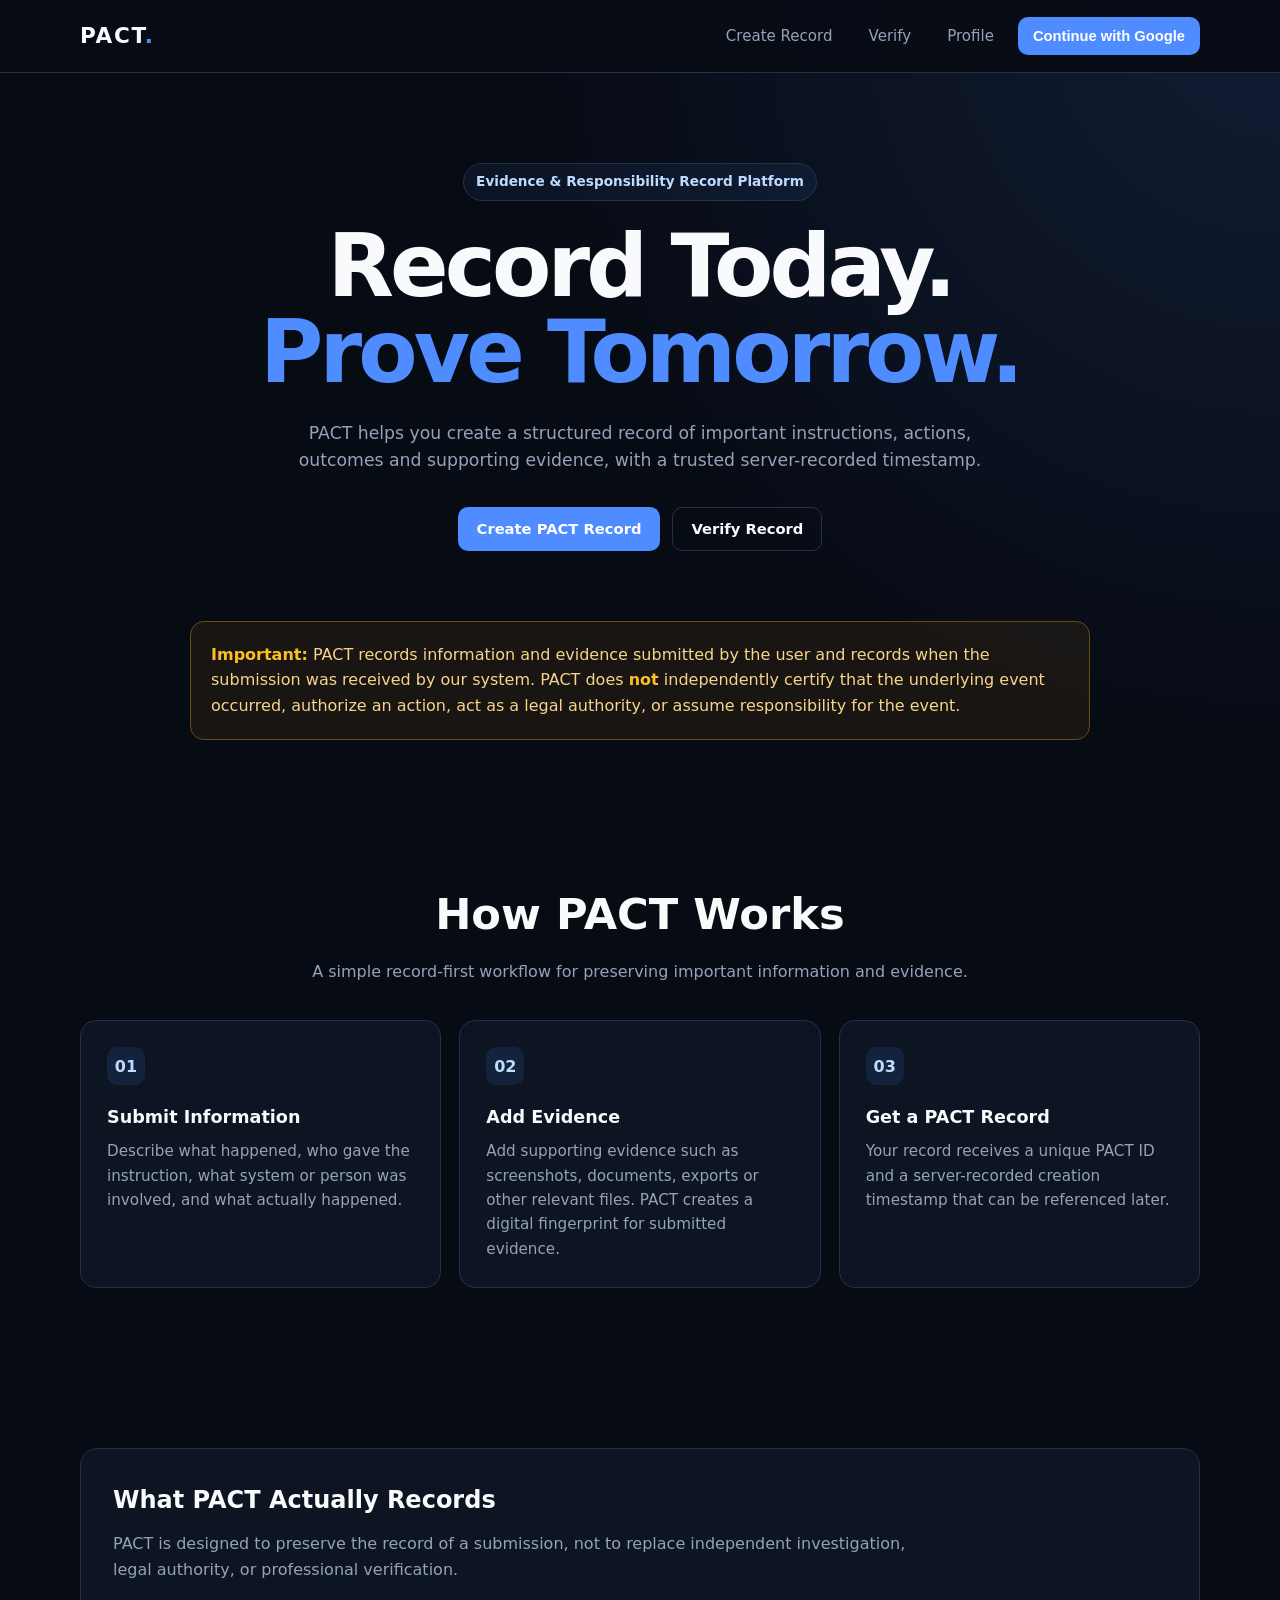
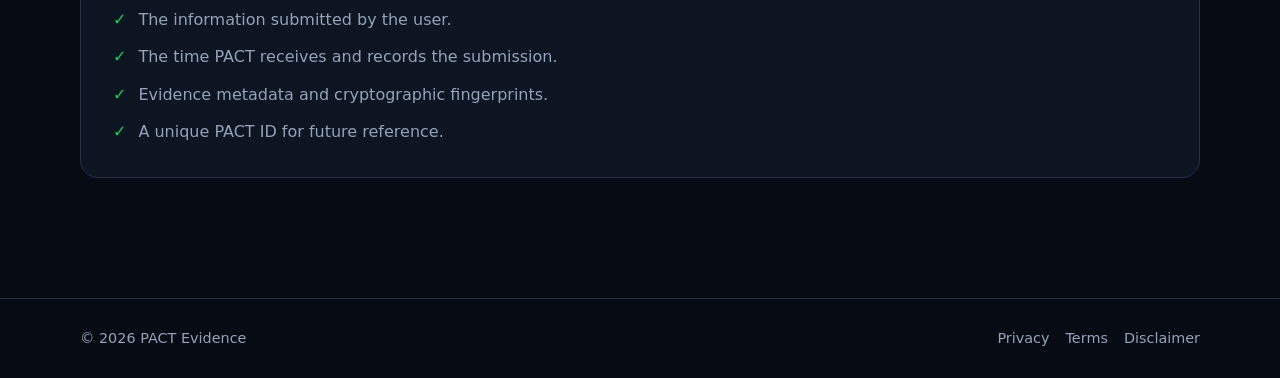
==== index.html @ b4abaf64 "Create index.html" ====
<!DOCTYPE html>
<html lang="en">
<head>
  <meta charset="UTF-8" />
  <meta name="viewport" content="width=device-width, initial-scale=1.0" />
  <meta name="description" content="PACT — Record important instructions, actions and supporting evidence with a trusted server timestamp." />
  <meta name="theme-color" content="#0b1220" />
  <title>PACT — Record Today. Prove Tomorrow.</title>

  <style>
    * {
      box-sizing: border-box;
      margin: 0;
      padding: 0;
    }

    :root {
      --bg: #070b14;
      --surface: #0d1422;
      --surface-2: #111a2b;
      --border: #243149;
      --text: #f8fafc;
      --muted: #94a3b8;
      --accent: #4f8cff;
      --accent-hover: #3b7bf0;
      --success: #22c55e;
      --warning: #f59e0b;
    }

    body {
      min-height: 100vh;
      font-family: Inter, ui-sans-serif, system-ui, -apple-system, BlinkMacSystemFont, "Segoe UI", sans-serif;
      background: radial-gradient(circle at top right, rgba(79, 140, 255, 0.14), transparent 32%), var(--bg);
      color: var(--text);
      line-height: 1.6;
    }

    a {
      color: inherit;
      text-decoration: none;
    }

    .container {
      width: min(1120px, calc(100% - 32px));
      margin: 0 auto;
    }

    /* Navigation */
    .nav {
      border-bottom: 1px solid var(--border);
      background: rgba(7, 11, 20, 0.92);
    }

    .nav-inner {
      min-height: 72px;
      display: flex;
      align-items: center;
      justify-content: space-between;
      gap: 20px;
    }

    .brand {
      font-size: 1.35rem;
      font-weight: 800;
      letter-spacing: 0.08em;
    }

    .brand span {
      color: var(--accent);
    }

    .nav-links {
      display: flex;
      align-items: center;
      gap: 12px;
      flex-wrap: wrap;
    }

    .nav-links a {
      color: var(--muted);
      padding: 9px 12px;
      border-radius: 9px;
      font-size: 0.94rem;
    }

    .nav-links a:hover {
      color: var(--text);
      background: var(--surface-2);
    }

    /* Buttons */
    .btn {
      display: inline-flex;
      align-items: center;
      justify-content: center;
      min-height: 44px;
      padding: 0 18px;
      border-radius: 10px;
      border: 1px solid transparent;
      font-weight: 700;
      font-size: 0.92rem;
      cursor: pointer;
      transition: background 0.2s ease, transform 0.2s ease;
    }

    .btn:hover {
      transform: translateY(-1px);
    }

    .btn-primary {
      background: var(--accent);
      color: white;
    }

    .btn-primary:hover {
      background: var(--accent-hover);
    }

    .btn-secondary {
      background: transparent;
      border-color: var(--border);
      color: var(--text);
    }

    .btn-secondary:hover {
      background: var(--surface-2);
    }

    /* Hero */
    .hero {
      padding: 90px 0 70px;
      text-align: center;
    }

    .eyebrow {
      display: inline-flex;
      align-items: center;
      gap: 8px;
      padding: 7px 12px;
      border: 1px solid var(--border);
      border-radius: 999px;
      color: #bfdbfe;
      background: rgba(79, 140, 255, 0.08);
      font-size: 0.85rem;
      font-weight: 700;
      margin-bottom: 22px;
    }

    .hero h1 {
      max-width: 850px;
      margin: 0 auto;
      font-size: clamp(2.5rem, 7vw, 5.4rem);
      line-height: 1;
      letter-spacing: -0.045em;
    }

    .hero h1 span {
      color: var(--accent);
    }

    .hero p {
      max-width: 700px;
      margin: 24px auto 0;
      color: var(--muted);
      font-size: 1.08rem;
    }

    .hero-actions {
      margin-top: 32px;
      display: flex;
      justify-content: center;
      gap: 12px;
      flex-wrap: wrap;
    }

    /* Notice */
    .notice {
      max-width: 900px;
      margin: 0 auto 70px;
      padding: 20px;
      border: 1px solid #694b13;
      border-radius: 14px;
      background: rgba(245, 158, 11, 0.07);
      color: #f8d48a;
    }

    .notice strong {
      color: #fbbf24;
    }

    /* Sections */
    .section {
      padding: 70px 0;
    }

    .section-heading {
      text-align: center;
      max-width: 700px;
      margin: 0 auto 36px;
    }

    .section-heading h2 {
      font-size: clamp(1.8rem, 4vw, 2.7rem);
      margin-bottom: 10px;
    }

    .section-heading p {
      color: var(--muted);
    }

    /* Cards */
    .grid {
      display: grid;
      gap: 18px;
    }

    .grid-3 {
      grid-template-columns: repeat(3, 1fr);
    }

    .card {
      padding: 26px;
      border: 1px solid var(--border);
      border-radius: 16px;
      background: var(--surface);
    }

    .card-number {
      width: 38px;
      height: 38px;
      display: grid;
      place-items: center;
      border-radius: 10px;
      background: rgba(79, 140, 255, 0.12);
      color: #bfdbfe;
      font-weight: 800;
      margin-bottom: 18px;
    }

    .card h3 {
      margin-bottom: 8px;
      font-size: 1.1rem;
    }

    .card p {
      color: var(--muted);
      font-size: 0.95rem;
    }

    /* Trust */
    .trust {
      margin-top: 20px;
      border: 1px solid var(--border);
      border-radius: 18px;
      background: var(--surface);
      padding: 32px;
    }

    .trust h2 {
      margin-bottom: 12px;
    }

    .trust p {
      color: var(--muted);
      max-width: 800px;
    }

    .trust-list {
      margin-top: 24px;
      display: grid;
      gap: 12px;
    }

    .trust-item {
      display: flex;
      gap: 12px;
      align-items: flex-start;
    }

    .trust-item b {
      color: var(--success);
    }

    .trust-item span {
      color: var(--muted);
    }

    /* Footer */
    footer {
      margin-top: 50px;
      border-top: 1px solid var(--border);
      padding: 28px 0;
      color: var(--muted);
      font-size: 0.9rem;
    }

    .footer-inner {
      display: flex;
      justify-content: space-between;
      gap: 20px;
      flex-wrap: wrap;
    }

    .footer-links {
      display: flex;
      gap: 16px;
      flex-wrap: wrap;
    }

    .footer-links a:hover {
      color: var(--text);
    }

    /* Mobile */
    @media (max-width: 760px) {
      .nav-inner {
        padding: 12px 0;
        align-items: flex-start;
        flex-direction: column;
      }

      .nav-links {
        width: 100%;
        justify-content: space-between;
      }

      .hero {
        padding: 65px 0 45px;
      }

      .grid-3 {
        grid-template-columns: 1fr;
      }

      .section {
        padding: 50px 0;
      }

      .trust {
        padding: 24px;
      }
    }
  </style>
</head>

<body>

  <!-- Navigation -->
  <header class="nav">
    <div class="container nav-inner">

      <a href="index.html" class="brand">
        PACT<span>.</span>
      </a>

      <nav class="nav-links" aria-label="Main navigation">
        <a href="create.html">Create Record</a>
        <a href="verify.html">Verify</a>
        <a href="profile.html">Profile</a>
        <!-- Google Login Button -->
        <button id="loginBtn" class="btn btn-primary" style="padding: 0 14px; min-height: 38px;">
          Continue with Google
        </button>
      </nav>

    </div>
  </header>

  <main>

    <!-- Hero -->
    <section class="hero">
      <div class="container">

        <div class="eyebrow">
          Evidence &amp; Responsibility Record Platform
        </div>

        <h1>
          Record Today.<br />
          <span>Prove Tomorrow.</span>
        </h1>

        <p>
          PACT helps you create a structured record of important
          instructions, actions, outcomes and supporting evidence,
          with a trusted server-recorded timestamp.
        </p>

        <div class="hero-actions">
          <a href="create.html" class="btn btn-primary">
            Create PACT Record
          </a>

          <a href="verify.html" class="btn btn-secondary">
            Verify Record
          </a>
        </div>

      </div>
    </section>

    <!-- Important Notice -->
    <div class="container">
      <div class="notice">
        <strong>Important:</strong>
        PACT records information and evidence submitted by the user
        and records when the submission was received by our system.
        PACT does <strong>not</strong> independently certify that the
        underlying event occurred, authorize an action, act as a legal
        authority, or assume responsibility for the event.
      </div>
    </div>

    <!-- How It Works -->
    <section class="section">
      <div class="container">
        <div class="section-heading">
          <h2>How PACT Works</h2>
          <p>
            A simple record-first workflow for preserving important
            information and evidence.
          </p>
        </div>

        <div class="grid grid-3">
          <article class="card">
            <div class="card-number">01</div>
            <h3>Submit Information</h3>
            <p>
              Describe what happened, who gave the instruction,
              what system or person was involved, and what actually
              happened.
            </p>
          </article>

          <article class="card">
            <div class="card-number">02</div>
            <h3>Add Evidence</h3>
            <p>
              Add supporting evidence such as screenshots, documents,
              exports or other relevant files. PACT creates a digital
              fingerprint for submitted evidence.
            </p>
          </article>

          <article class="card">
            <div class="card-number">03</div>
            <h3>Get a PACT Record</h3>
            <p>
              Your record receives a unique PACT ID and a server-recorded
              creation timestamp that can be referenced later.
            </p>
          </article>
        </div>
      </div>
    </section>

    <!-- Trust / Responsibility -->
    <section class="section">
      <div class="container">
        <div class="trust">
          <h2>What PACT Actually Records</h2>
          <p>
            PACT is designed to preserve the record of a submission,
            not to replace independent investigation, legal authority,
            or professional verification.
          </p>

          <div class="trust-list">
            <div class="trust-item">
              <b>✓</b>
              <span>The information submitted by the user.</span>
            </div>
            <div class="trust-item">
              <b>✓</b>
              <span>The time PACT receives and records the submission.</span>
            </div>
            <div class="trust-item">
              <b>✓</b>
              <span>Evidence metadata and cryptographic fingerprints.</span>
            </div>
            <div class="trust-item">
              <b>✓</b>
              <span>A unique PACT ID for future reference.</span>
            </div>
          </div>
        </div>
      </div>
    </section>

  </main>

  <!-- Footer -->
  <footer>
    <div class="container footer-inner">
      <div>
        © 2026 PACT Evidence
      </div>

      <div class="footer-links">
        <a href="privacy.html">Privacy</a>
        <a href="terms.html">Terms</a>
        <a href="disclaimer.html">Disclaimer</a>
      </div>
    </div>
  </footer>

  <!-- JavaScript module connected properly -->
  <script type="module" src="app.js"></script>
</body>
</html>
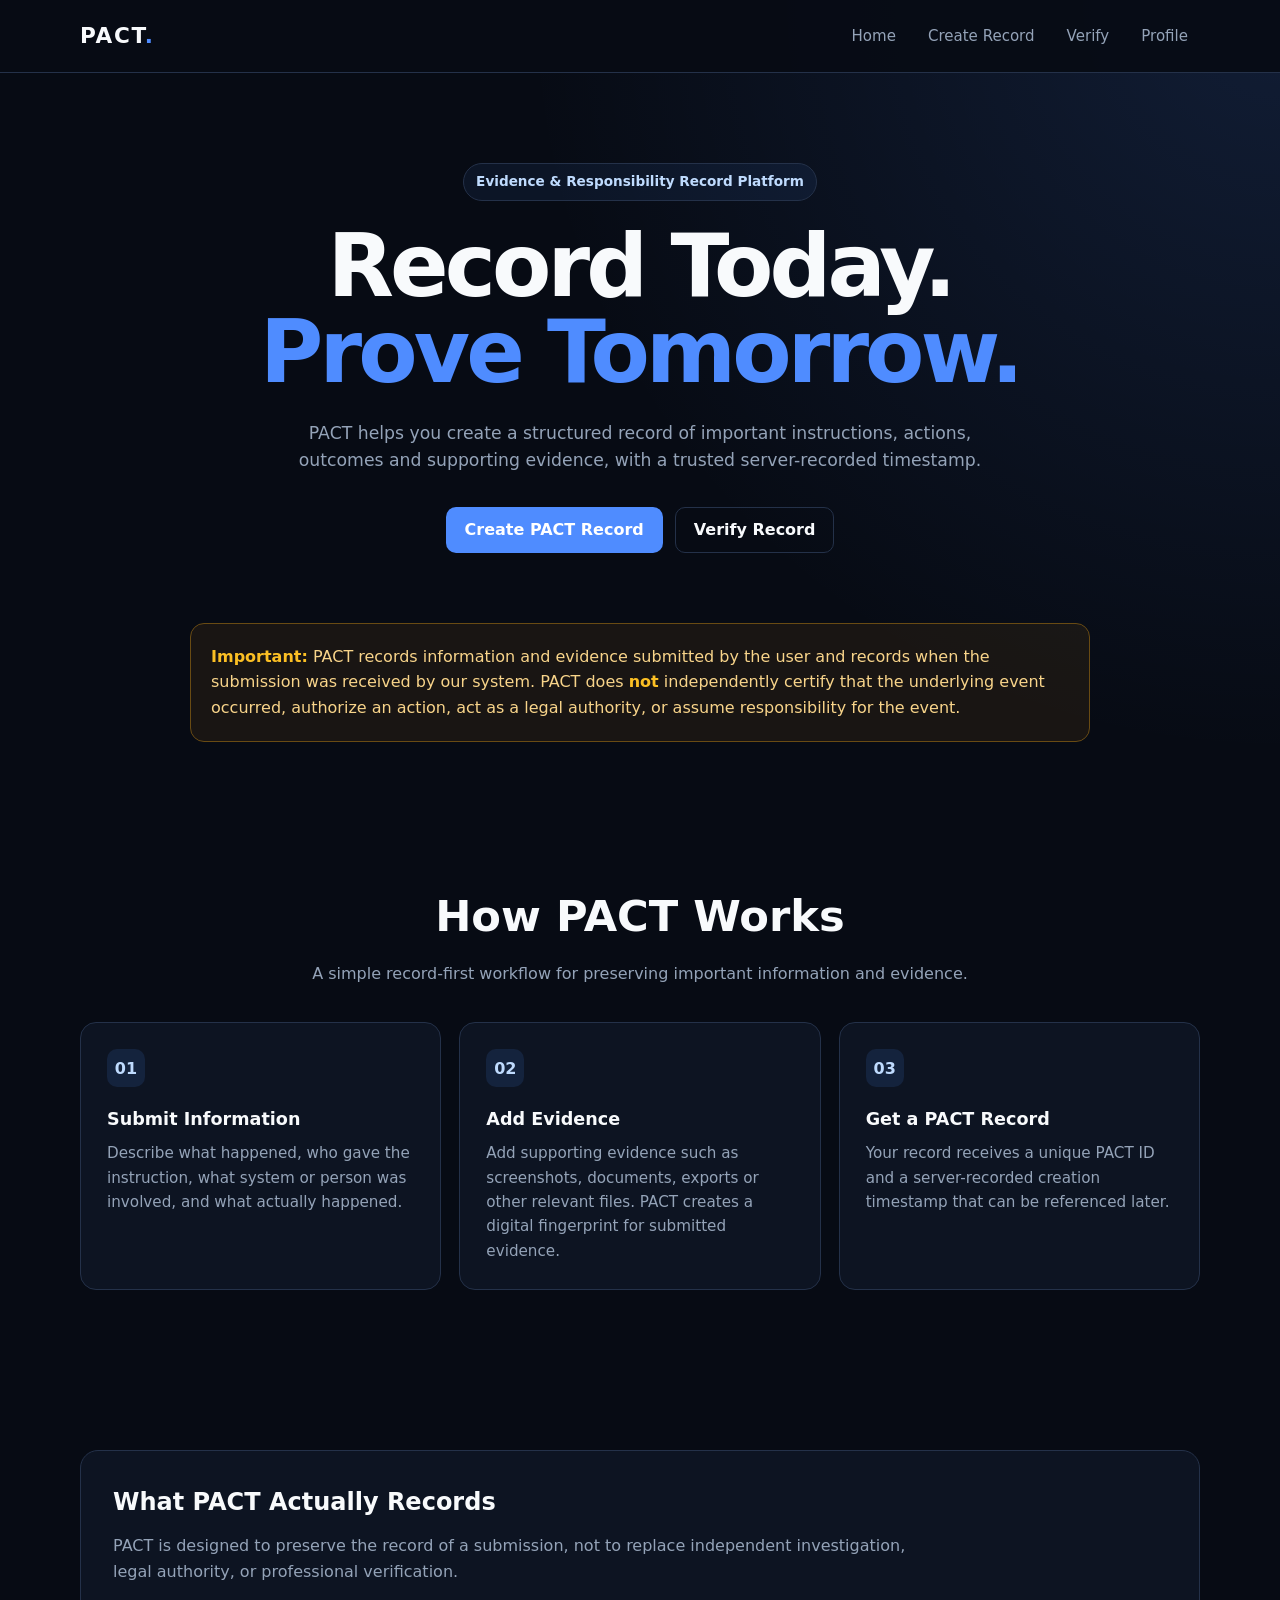
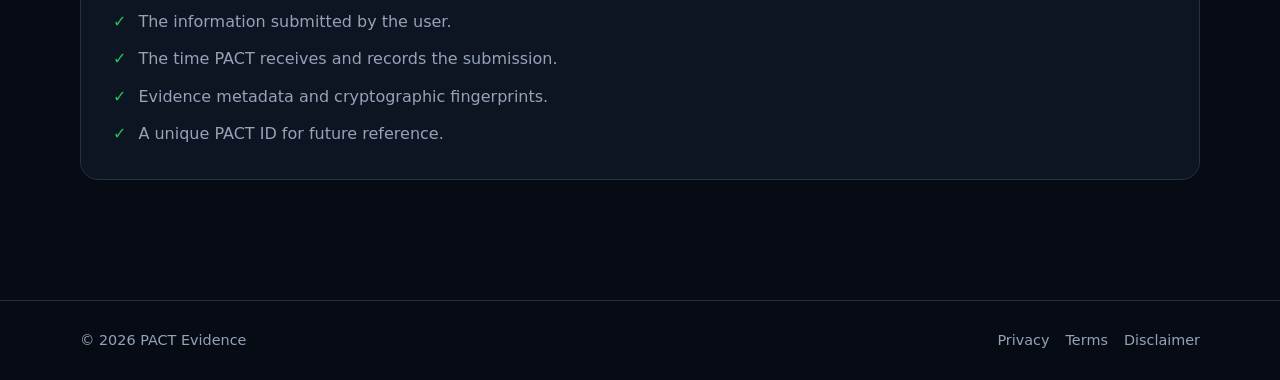
==== commit e479c73d: "Add initial index.html for PACT application This file contains the complete HTML structure for the P" ====
--- a/index.html
+++ b/index.html
@@ -2,9 +2,22 @@
 <html lang="en">
 <head>
   <meta charset="UTF-8" />
-  <meta name="viewport" content="width=device-width, initial-scale=1.0" />
-  <meta name="description" content="PACT — Record important instructions, actions and supporting evidence with a trusted server timestamp." />
-  <meta name="theme-color" content="#0b1220" />
+
+  <meta
+    name="viewport"
+    content="width=device-width, initial-scale=1.0"
+  />
+
+  <meta
+    name="description"
+    content="PACT — Record important instructions, actions and supporting evidence with a trusted server timestamp."
+  />
+
+  <meta
+    name="theme-color"
+    content="#0b1220"
+  />
+
   <title>PACT — Record Today. Prove Tomorrow.</title>
 
   <style>
@@ -29,8 +42,21 @@
 
     body {
       min-height: 100vh;
-      font-family: Inter, ui-sans-serif, system-ui, -apple-system, BlinkMacSystemFont, "Segoe UI", sans-serif;
-      background: radial-gradient(circle at top right, rgba(79, 140, 255, 0.14), transparent 32%), var(--bg);
+      font-family:
+        Inter,
+        ui-sans-serif,
+        system-ui,
+        -apple-system,
+        BlinkMacSystemFont,
+        "Segoe UI",
+        sans-serif;
+      background:
+        radial-gradient(
+          circle at top right,
+          rgba(79, 140, 255, 0.14),
+          transparent 32%
+        ),
+        var(--bg);
       color: var(--text);
       line-height: 1.6;
     }
@@ -46,6 +72,7 @@
     }
 
     /* Navigation */
+
     .nav {
       border-bottom: 1px solid var(--border);
       background: rgba(7, 11, 20, 0.92);
@@ -72,7 +99,7 @@
     .nav-links {
       display: flex;
       align-items: center;
-      gap: 12px;
+      gap: 8px;
       flex-wrap: wrap;
     }
 
@@ -89,18 +116,20 @@
     }
 
     /* Buttons */
+
     .btn {
       display: inline-flex;
       align-items: center;
       justify-content: center;
-      min-height: 44px;
+      min-height: 46px;
       padding: 0 18px;
       border-radius: 10px;
       border: 1px solid transparent;
       font-weight: 700;
-      font-size: 0.92rem;
       cursor: pointer;
-      transition: background 0.2s ease, transform 0.2s ease;
+      transition:
+        background 0.2s ease,
+        transform 0.2s ease;
     }
 
     .btn:hover {
@@ -127,6 +156,7 @@
     }
 
     /* Hero */
+
     .hero {
       padding: 90px 0 70px;
       text-align: center;
@@ -174,6 +204,7 @@
     }
 
     /* Notice */
+
     .notice {
       max-width: 900px;
       margin: 0 auto 70px;
@@ -189,6 +220,7 @@
     }
 
     /* Sections */
+
     .section {
       padding: 70px 0;
     }
@@ -209,6 +241,7 @@
     }
 
     /* Cards */
+
     .grid {
       display: grid;
       gap: 18px;
@@ -248,6 +281,7 @@
     }
 
     /* Trust */
+
     .trust {
       margin-top: 20px;
       border: 1px solid var(--border);
@@ -286,6 +320,7 @@
     }
 
     /* Footer */
+
     footer {
       margin-top: 50px;
       border-top: 1px solid var(--border);
@@ -312,6 +347,7 @@
     }
 
     /* Mobile */
+
     @media (max-width: 760px) {
       .nav-inner {
         padding: 12px 0;
@@ -321,7 +357,6 @@
 
       .nav-links {
         width: 100%;
-        justify-content: space-between;
       }
 
       .hero {
@@ -346,6 +381,7 @@
 <body>
 
   <!-- Navigation -->
+
   <header class="nav">
     <div class="container nav-inner">
 
@@ -354,21 +390,20 @@
       </a>
 
       <nav class="nav-links" aria-label="Main navigation">
+        <a href="index.html">Home</a>
         <a href="create.html">Create Record</a>
         <a href="verify.html">Verify</a>
         <a href="profile.html">Profile</a>
-        <!-- Google Login Button -->
-        <button id="loginBtn" class="btn btn-primary" style="padding: 0 14px; min-height: 38px;">
-          Continue with Google
-        </button>
       </nav>
 
     </div>
   </header>
 
+
   <main>
 
     <!-- Hero -->
+
     <section class="hero">
       <div class="container">
 
@@ -388,112 +423,181 @@
         </p>
 
         <div class="hero-actions">
-          <a href="create.html" class="btn btn-primary">
+
+          <a
+            href="create.html"
+            class="btn btn-primary"
+          >
             Create PACT Record
           </a>
 
-          <a href="verify.html" class="btn btn-secondary">
+          <a
+            href="verify.html"
+            class="btn btn-secondary"
+          >
             Verify Record
           </a>
+
         </div>
 
       </div>
     </section>
 
+
     <!-- Important Notice -->
+
     <div class="container">
+
       <div class="notice">
+
         <strong>Important:</strong>
+
         PACT records information and evidence submitted by the user
         and records when the submission was received by our system.
+
         PACT does <strong>not</strong> independently certify that the
         underlying event occurred, authorize an action, act as a legal
         authority, or assume responsibility for the event.
+
       </div>
+
     </div>
 
+
     <!-- How It Works -->
+
     <section class="section">
+
       <div class="container">
+
         <div class="section-heading">
+
           <h2>How PACT Works</h2>
+
           <p>
             A simple record-first workflow for preserving important
             information and evidence.
           </p>
+
         </div>
 
+
         <div class="grid grid-3">
+
           <article class="card">
+
             <div class="card-number">01</div>
+
             <h3>Submit Information</h3>
+
             <p>
               Describe what happened, who gave the instruction,
               what system or person was involved, and what actually
               happened.
             </p>
+
           </article>
 
+
           <article class="card">
+
             <div class="card-number">02</div>
+
             <h3>Add Evidence</h3>
+
             <p>
               Add supporting evidence such as screenshots, documents,
               exports or other relevant files. PACT creates a digital
               fingerprint for submitted evidence.
             </p>
+
           </article>
 
+
           <article class="card">
+
             <div class="card-number">03</div>
+
             <h3>Get a PACT Record</h3>
+
             <p>
               Your record receives a unique PACT ID and a server-recorded
               creation timestamp that can be referenced later.
             </p>
+
           </article>
+
         </div>
+
       </div>
+
     </section>
 
+
     <!-- Trust / Responsibility -->
+
     <section class="section">
+
       <div class="container">
+
         <div class="trust">
+
           <h2>What PACT Actually Records</h2>
+
           <p>
             PACT is designed to preserve the record of a submission,
             not to replace independent investigation, legal authority,
             or professional verification.
           </p>
 
+
           <div class="trust-list">
+
             <div class="trust-item">
               <b>✓</b>
-              <span>The information submitted by the user.</span>
+              <span>
+                The information submitted by the user.
+              </span>
             </div>
+
             <div class="trust-item">
               <b>✓</b>
-              <span>The time PACT receives and records the submission.</span>
+              <span>
+                The time PACT receives and records the submission.
+              </span>
             </div>
+
             <div class="trust-item">
               <b>✓</b>
-              <span>Evidence metadata and cryptographic fingerprints.</span>
+              <span>
+                Evidence metadata and cryptographic fingerprints.
+              </span>
             </div>
+
             <div class="trust-item">
               <b>✓</b>
-              <span>A unique PACT ID for future reference.</span>
+              <span>
+                A unique PACT ID for future reference.
+              </span>
             </div>
+
           </div>
+
         </div>
+
       </div>
+
     </section>
 
   </main>
 
+
   <!-- Footer -->
+
   <footer>
+
     <div class="container footer-inner">
+
       <div>
         © 2026 PACT Evidence
       </div>
@@ -503,10 +607,10 @@
         <a href="terms.html">Terms</a>
         <a href="disclaimer.html">Disclaimer</a>
       </div>
+
     </div>
+
   </footer>
 
-  <!-- JavaScript module connected properly -->
-  <script type="module" src="app.js"></script>
 </body>
-</html>
+</html> 
